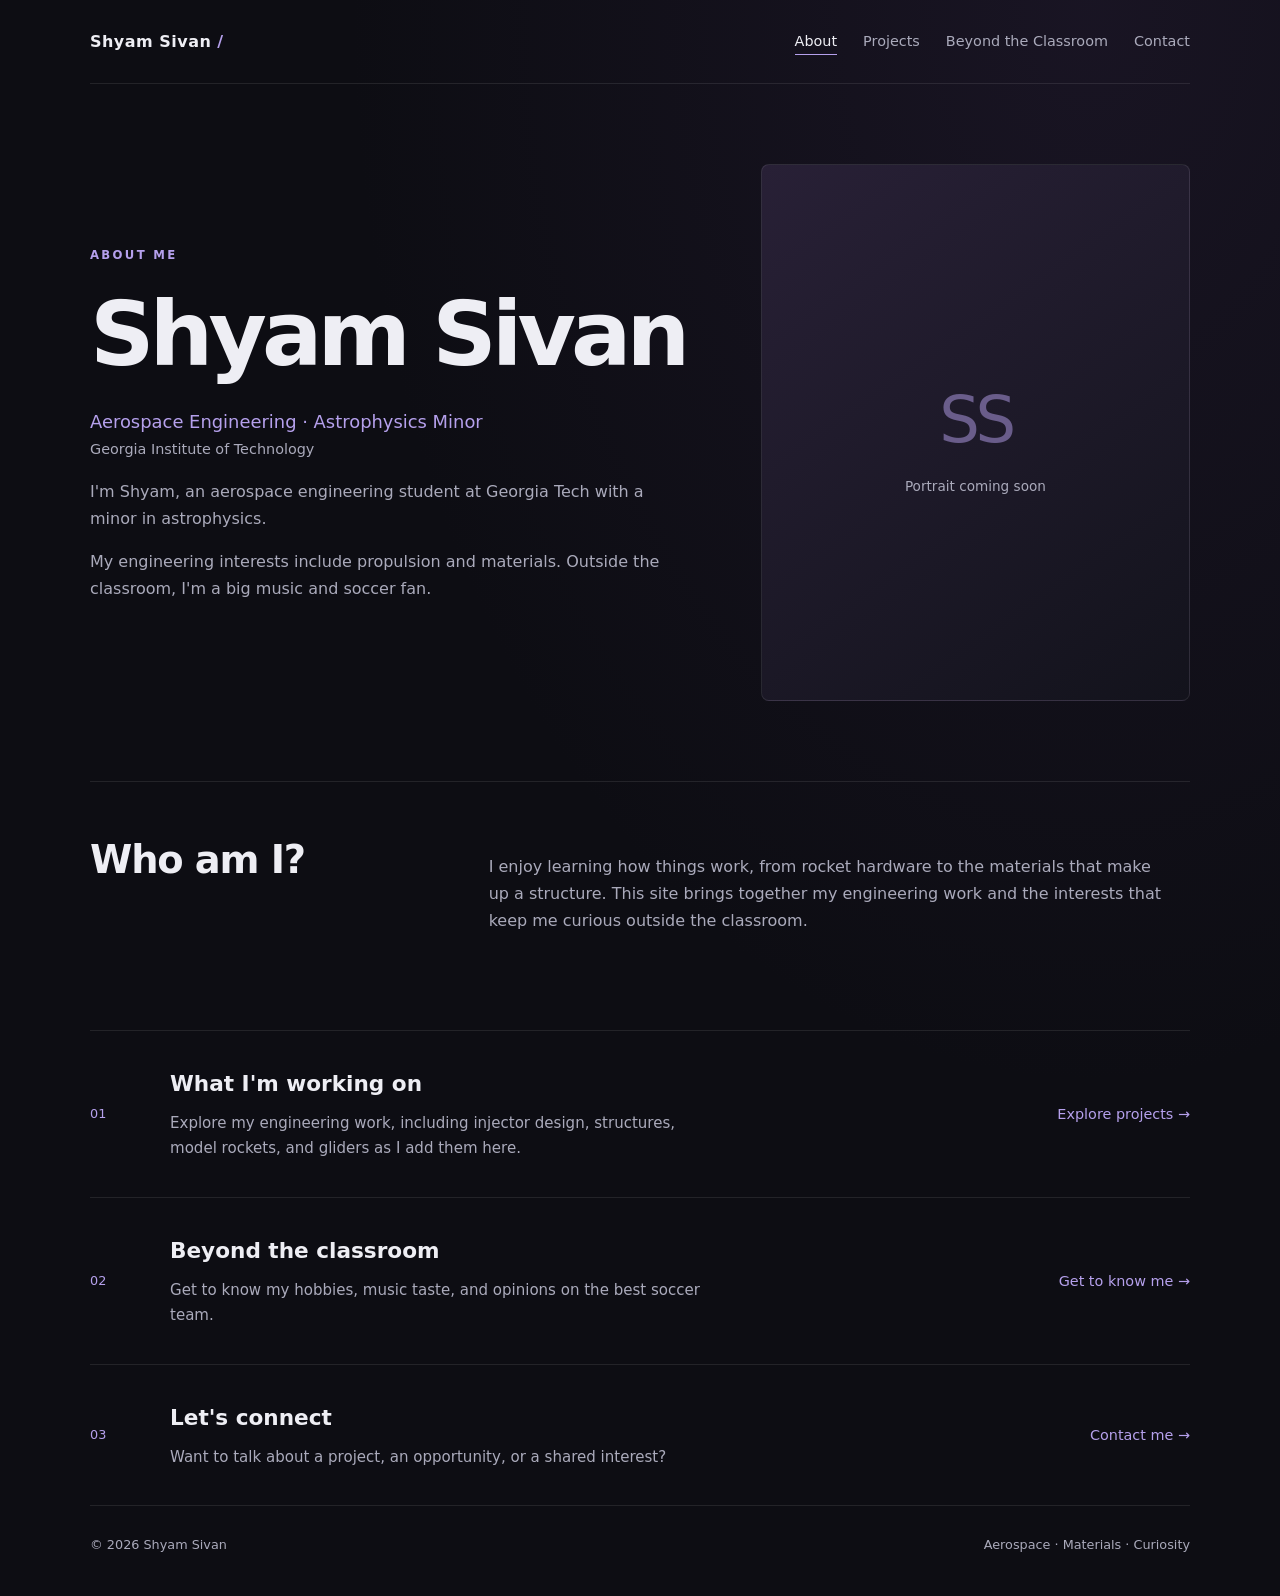
==== index.html @ 42ca396d "Add files via upload" ====
<!doctype html>
<html lang="en"><head><meta charset="utf-8"><meta name="viewport" content="width=device-width,initial-scale=1"><title>Shyam Sivan | Aerospace Engineering</title><meta name="description" content="Shyam Sivan — aerospace engineering student at Georgia Tech. Projects, interests, and contact."><link rel="stylesheet" href="styles.css"><script src="content.js" defer></script><script src="site.js" defer></script></head><body data-page="home"><a class="skip" href="#main">Skip to content</a><header id="header"></header><main id="main"></main><footer id="footer"></footer><noscript>Please enable JavaScript to view this portfolio.</noscript></body></html>
---- styles.css ----
:root{color-scheme:dark;--bg:#0d0d13;--surface:#15151f;--text:#eeeef4;--muted:#aaaabb;--accent:#b5a0ec;--line:#ffffff17;--max:1100px}*{box-sizing:border-box}html{scroll-behavior:smooth}body{margin:0;background:radial-gradient(ellipse at 85% 0%,#31234455,transparent 48%),var(--bg);color:var(--text);font-family:Inter,system-ui,-apple-system,BlinkMacSystemFont,"Segoe UI",sans-serif;line-height:1.7}a{color:inherit;text-decoration:none}a:hover{color:var(--accent)}a:focus-visible,button:focus-visible,input:focus-visible,textarea:focus-visible{outline:2px solid var(--accent);outline-offset:5px}header,main,footer{width:min(var(--max),calc(100% - 48px));margin:auto}header{display:flex;justify-content:space-between;align-items:center;gap:24px;padding:28px 0;border-bottom:1px solid var(--line)}.brand{font-weight:650;letter-spacing:.03em}.brand span{color:var(--accent)}nav{display:flex;flex-wrap:wrap;gap:26px;font-size:.9rem}nav a{color:var(--muted)}nav a[aria-current]{color:var(--text);box-shadow:0 1px var(--accent)}.hero{min-height:530px;display:grid;grid-template-columns:1.4fr 1fr;gap:70px;align-items:center;padding:80px 0}.eyebrow{font-size:.73rem;letter-spacing:.2em;color:var(--accent);font-weight:650}h1{font-size:clamp(3rem,7vw,5.8rem);line-height:1.08;letter-spacing:-.055em;margin:20px 0 24px;font-weight:600}h2{font-size:clamp(1.8rem,3vw,2.5rem);line-height:1.2;letter-spacing:-.03em;font-weight:550}h3{font-size:1.35rem;font-weight:550}.subtitle{font-size:1.12rem;color:var(--accent)}.institution{font-size:.9rem;color:var(--muted)}p{max-width:680px;color:var(--muted)}.portrait{aspect-ratio:4/5;border:1px solid var(--line);border-radius:8px;background:linear-gradient(145deg,#282036,#13131c);overflow:hidden;display:grid;place-items:center}.portrait img{width:100%;height:100%;object-fit:cover}.portrait-placeholder{text-align:center;color:var(--muted);font-size:.85rem}.portrait-placeholder strong{display:block;font-size:4rem;color:#b5a0ec80;letter-spacing:-.07em;font-weight:400}.section{padding:55px 0;border-top:1px solid var(--line)}.section-heading{display:grid;grid-template-columns:1fr 2fr;gap:48px}.section-heading h2{margin-top:0}.pathway{display:grid;grid-template-columns:55px 1fr auto;gap:25px;padding:35px 0;border-top:1px solid var(--line);align-items:center}.pathway .number{font-size:.8rem;color:var(--accent)}.pathway h3{margin:0}.pathway p{margin:8px 0 0;font-size:.94rem;max-width:550px}.text-link{color:var(--accent);font-size:.9rem;white-space:nowrap}.page-intro{padding:80px 0 55px}.page-intro h1{font-size:clamp(2.8rem,6vw,4.8rem);max-width:850px}.empty{padding:40px;border:1px dashed var(--line);border-radius:8px;margin:0 0 80px}.empty h2{font-size:1.4rem}.media-grid{display:grid;grid-template-columns:repeat(auto-fit,minmax(min(100%,280px),1fr));gap:20px;margin-top:32px}figure{margin:0}figure img,figure video{width:100%;max-height:600px;object-fit:contain;border-radius:6px;background:var(--surface)}figcaption{font-size:.8rem;color:var(--muted);margin-top:10px}.links{display:flex;flex-wrap:wrap;gap:20px;margin-top:25px}.contact-grid{display:grid;grid-template-columns:1fr 1.4fr;gap:75px;padding-bottom:80px}form{display:grid;gap:18px}label{font-size:.9rem}input,textarea{display:block;width:100%;font:inherit;padding:12px 15px;margin-top:8px;background:var(--surface);color:var(--text);border:1px solid #ffffff28;border-radius:4px}textarea{resize:vertical}button{font:inherit;background:var(--accent);color:#171020;border:0;border-radius:4px;padding:12px 24px;cursor:pointer;justify-self:start}button:disabled{opacity:.45;cursor:not-allowed}.note{font-size:.85rem}.trap{display:none}footer{border-top:1px solid var(--line);padding:28px 0 40px;color:var(--muted);font-size:.8rem;display:flex;justify-content:space-between;gap:20px}.skip{position:absolute;top:-100px;left:20px;background:var(--surface);padding:10px;z-index:2}.skip:focus{top:10px}@media(max-width:760px){header{align-items:flex-start;flex-direction:column;gap:16px}nav{gap:13px 22px;font-size:.8rem}.hero{grid-template-columns:1fr;gap:35px;padding:55px 0}.portrait{width:min(100%,330px)}.section-heading,.contact-grid{grid-template-columns:1fr;gap:20px}.pathway{grid-template-columns:35px 1fr;gap:15px}.pathway .text-link{grid-column:2}.page-intro{padding-top:55px}footer{flex-direction:column;gap:4px}}@media(prefers-reduced-motion:reduce){html{scroll-behavior:auto}}
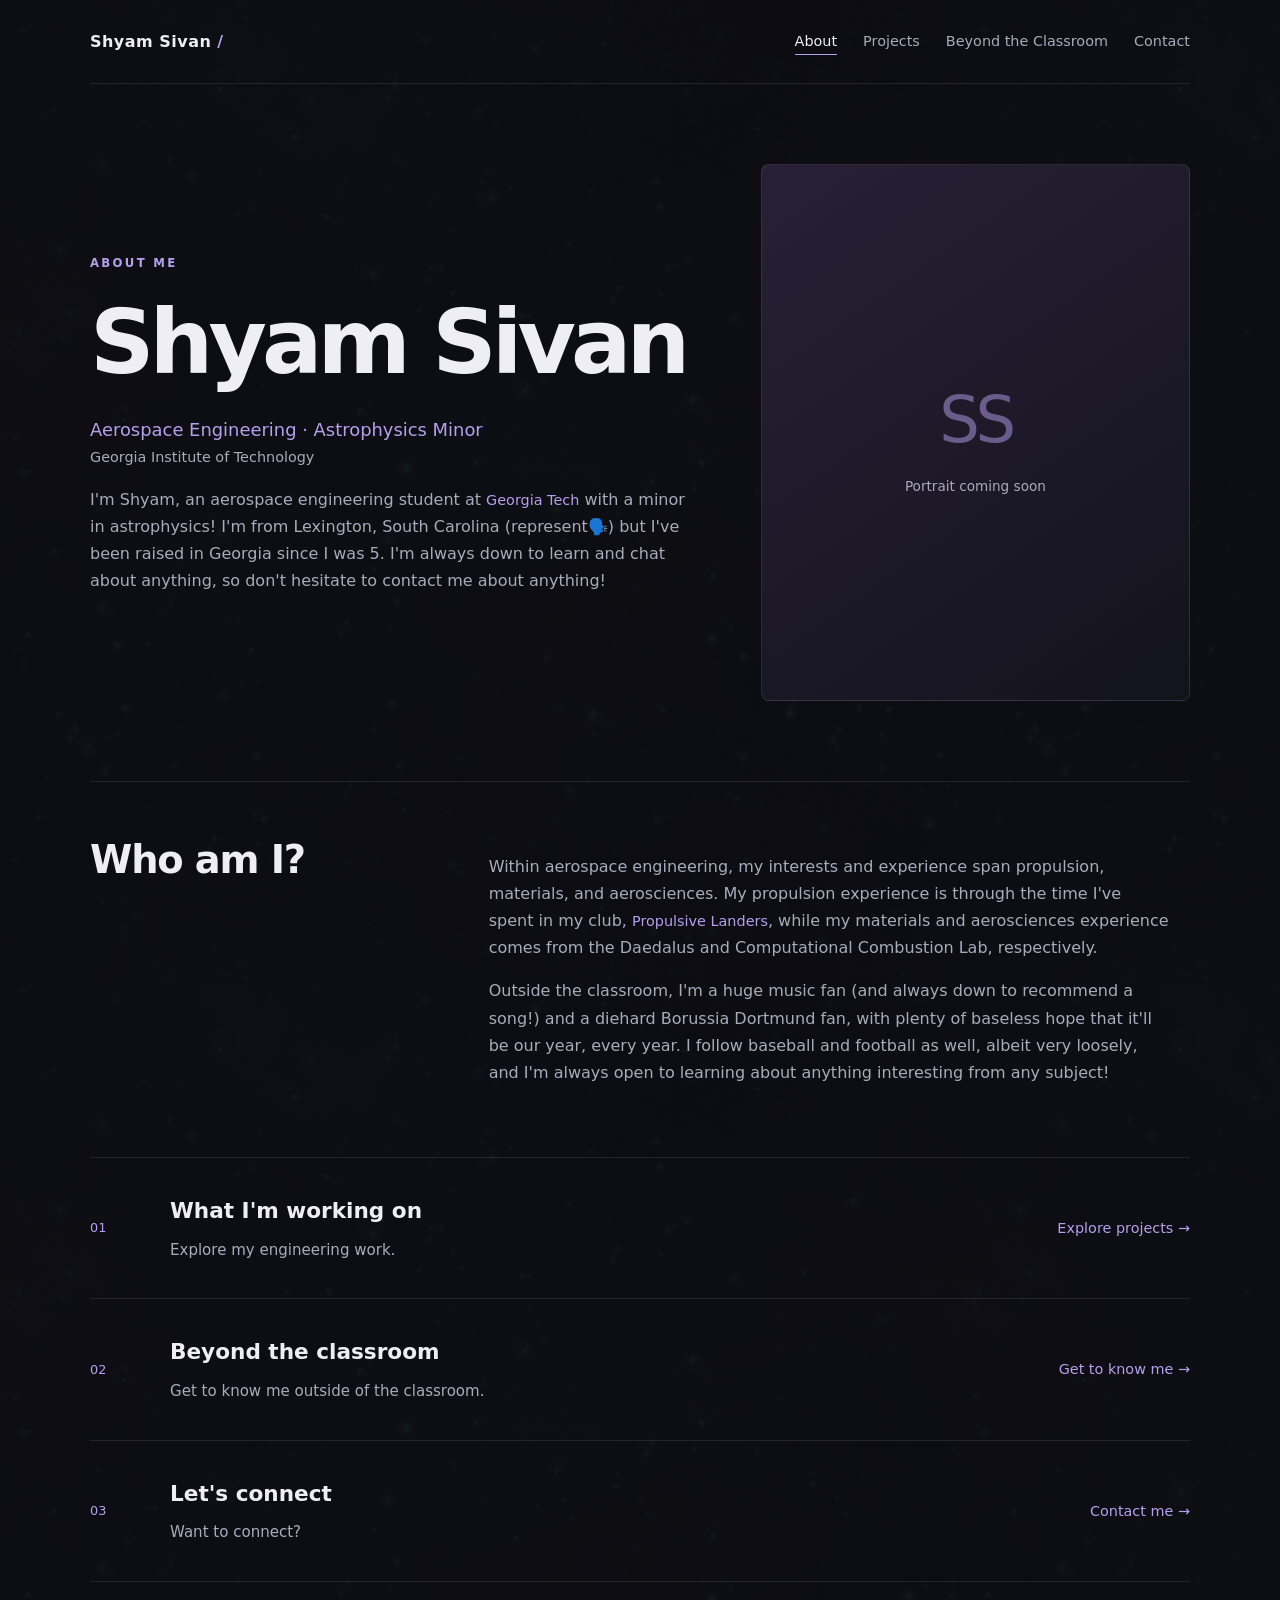
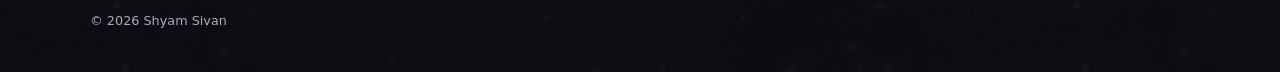
==== commit 867a13b0: "Update index.html" ====
--- a/index.html
+++ b/index.html
@@ -1,2 +1,5 @@
 <!doctype html>
+<link rel="preconnect" href="https://fonts.googleapis.com">
+<link rel="preconnect" href="https://fonts.gstatic.com" crossorigin>
+<link href="https://fonts.googleapis.com/css2?family=Sora:wght@600;700&family=Space+Grotesk:wght@400;500;600&display=swap" rel="stylesheet">
 <html lang="en"><head><meta charset="utf-8"><meta name="viewport" content="width=device-width,initial-scale=1"><title>Shyam Sivan | Aerospace Engineering</title><meta name="description" content="Shyam Sivan — aerospace engineering student at Georgia Tech. Projects, interests, and contact."><link rel="stylesheet" href="styles.css"><script src="content.js" defer></script><script src="site.js" defer></script></head><body data-page="home"><a class="skip" href="#main">Skip to content</a><header id="header"></header><main id="main"></main><footer id="footer"></footer><noscript>Please enable JavaScript to view this portfolio.</noscript></body></html>
--- a/styles.css
+++ b/styles.css
@@ -1 +1,150 @@
 :root{color-scheme:dark;--bg:#0d0d13;--surface:#15151f;--text:#eeeef4;--muted:#aaaabb;--accent:#b5a0ec;--line:#ffffff17;--max:1100px}*{box-sizing:border-box}html{scroll-behavior:smooth}body{margin:0;background:radial-gradient(ellipse at 85% 0%,#31234455,transparent 48%),var(--bg);color:var(--text);font-family:Inter,system-ui,-apple-system,BlinkMacSystemFont,"Segoe UI",sans-serif;line-height:1.7}a{color:inherit;text-decoration:none}a:hover{color:var(--accent)}a:focus-visible,button:focus-visible,input:focus-visible,textarea:focus-visible{outline:2px solid var(--accent);outline-offset:5px}header,main,footer{width:min(var(--max),calc(100% - 48px));margin:auto}header{display:flex;justify-content:space-between;align-items:center;gap:24px;padding:28px 0;border-bottom:1px solid var(--line)}.brand{font-weight:650;letter-spacing:.03em}.brand span{color:var(--accent)}nav{display:flex;flex-wrap:wrap;gap:26px;font-size:.9rem}nav a{color:var(--muted)}nav a[aria-current]{color:var(--text);box-shadow:0 1px var(--accent)}.hero{min-height:530px;display:grid;grid-template-columns:1.4fr 1fr;gap:70px;align-items:center;padding:80px 0}.eyebrow{font-size:.73rem;letter-spacing:.2em;color:var(--accent);font-weight:650}h1{font-size:clamp(3rem,7vw,5.8rem);line-height:1.08;letter-spacing:-.055em;margin:20px 0 24px;font-weight:600}h2{font-size:clamp(1.8rem,3vw,2.5rem);line-height:1.2;letter-spacing:-.03em;font-weight:550}h3{font-size:1.35rem;font-weight:550}.subtitle{font-size:1.12rem;color:var(--accent)}.institution{font-size:.9rem;color:var(--muted)}p{max-width:680px;color:var(--muted)}.portrait{aspect-ratio:4/5;border:1px solid var(--line);border-radius:8px;background:linear-gradient(145deg,#282036,#13131c);overflow:hidden;display:grid;place-items:center}.portrait img{width:100%;height:100%;object-fit:cover}.portrait-placeholder{text-align:center;color:var(--muted);font-size:.85rem}.portrait-placeholder strong{display:block;font-size:4rem;color:#b5a0ec80;letter-spacing:-.07em;font-weight:400}.section{padding:55px 0;border-top:1px solid var(--line)}.section-heading{display:grid;grid-template-columns:1fr 2fr;gap:48px}.section-heading h2{margin-top:0}.pathway{display:grid;grid-template-columns:55px 1fr auto;gap:25px;padding:35px 0;border-top:1px solid var(--line);align-items:center}.pathway .number{font-size:.8rem;color:var(--accent)}.pathway h3{margin:0}.pathway p{margin:8px 0 0;font-size:.94rem;max-width:550px}.text-link{color:var(--accent);font-size:.9rem;white-space:nowrap}.page-intro{padding:80px 0 55px}.page-intro h1{font-size:clamp(2.8rem,6vw,4.8rem);max-width:850px}.empty{padding:40px;border:1px dashed var(--line);border-radius:8px;margin:0 0 80px}.empty h2{font-size:1.4rem}.media-grid{display:grid;grid-template-columns:repeat(auto-fit,minmax(min(100%,280px),1fr));gap:20px;margin-top:32px}figure{margin:0}figure img,figure video{width:100%;max-height:600px;object-fit:contain;border-radius:6px;background:var(--surface)}figcaption{font-size:.8rem;color:var(--muted);margin-top:10px}.links{display:flex;flex-wrap:wrap;gap:20px;margin-top:25px}.contact-grid{display:grid;grid-template-columns:1fr 1.4fr;gap:75px;padding-bottom:80px}form{display:grid;gap:18px}label{font-size:.9rem}input,textarea{display:block;width:100%;font:inherit;padding:12px 15px;margin-top:8px;background:var(--surface);color:var(--text);border:1px solid #ffffff28;border-radius:4px}textarea{resize:vertical}button{font:inherit;background:var(--accent);color:#171020;border:0;border-radius:4px;padding:12px 24px;cursor:pointer;justify-self:start}button:disabled{opacity:.45;cursor:not-allowed}.note{font-size:.85rem}.trap{display:none}footer{border-top:1px solid var(--line);padding:28px 0 40px;color:var(--muted);font-size:.8rem;display:flex;justify-content:space-between;gap:20px}.skip{position:absolute;top:-100px;left:20px;background:var(--surface);padding:10px;z-index:2}.skip:focus{top:10px}@media(max-width:760px){header{align-items:flex-start;flex-direction:column;gap:16px}nav{gap:13px 22px;font-size:.8rem}.hero{grid-template-columns:1fr;gap:35px;padding:55px 0}.portrait{width:min(100%,330px)}.section-heading,.contact-grid{grid-template-columns:1fr;gap:20px}.pathway{grid-template-columns:35px 1fr;gap:15px}.pathway .text-link{grid-column:2}.page-intro{padding-top:55px}footer{flex-direction:column;gap:4px}}@media(prefers-reduced-motion:reduce){html{scroll-behavior:auto}}
+/* Finished rocket beside the project description */
+.rocket-project .section-heading {
+  grid-template-columns: minmax(0, 1fr) minmax(0, 2fr);
+  align-items: start;
+}
+
+.rocket-project .project-heading,
+.rocket-project .section-heading > div {
+  min-width: 0;
+}
+
+.rocket-project .project-heading h2 {
+  margin: 0 0 24px;
+}
+
+.rocket-project figure {
+  margin: 0;
+}
+
+.rocket-project figure img,
+.rocket-project figure video {
+  display: block;
+  width: 100%;
+  height: auto;
+  max-height: none;
+  object-fit: contain;
+  border-radius: 6px;
+}
+
+.rocket-project .project-heading figure {
+  max-width: 320px;
+}
+
+.rocket-project .section-heading > div > p:first-child {
+  margin-top: 0;
+}
+
+/* Nose cone | stacked components | simulation and graphs */
+.rocket-gallery {
+  display: grid;
+  grid-template-columns:
+    minmax(0, 0.7fr)
+    minmax(0, 1fr)
+    minmax(0, 1.7fr);
+  gap: 28px;
+  align-items: start;
+  margin-top: 48px;
+}
+
+.rocket-gallery > div {
+  min-width: 0;
+}
+
+.rocket-nose,
+.rocket-parts,
+.rocket-analysis {
+  display: flex;
+  flex-direction: column;
+  gap: 28px;
+}
+
+.rocket-project figcaption {
+  margin-top: 10px;
+  line-height: 1.5;
+}
+
+/* Keep everything readable on smaller screens */
+@media (max-width: 760px) {
+  .rocket-project .section-heading {
+    grid-template-columns: 1fr;
+    gap: 28px;
+  }
+
+  .rocket-gallery {
+    grid-template-columns: minmax(0, 0.7fr) minmax(0, 1fr);
+    gap: 20px;
+  }
+
+  .rocket-analysis {
+    grid-column: 1 / -1;
+  }
+}
+
+@media (max-width: 440px) {
+  .rocket-gallery {
+    grid-template-columns: 1fr;
+  }
+
+  .rocket-nose figure {
+    max-width: 220px;
+    margin-inline: auto;
+  }
+}
+/* Bank Left: text on the left, title and final flight on the right. */
+.glider-project .section-heading {
+  grid-template-columns: minmax(0, 1.6fr) minmax(0, 1fr);
+  align-items: start;
+}
+.glider-project .section-heading > div { min-width: 0; }
+.glider-project .project-heading { grid-column: 2; grid-row: 1; }
+.glider-project .section-heading > div:not(.project-heading) {
+  grid-column: 1; grid-row: 1;
+}
+.glider-project .project-heading h2 { margin: 0 0 24px; }
+.glider-project .section-heading > div > p:first-child { margin-top: 0; }
+.glider-gallery {
+  display: grid;
+  grid-template-columns: minmax(0, 1fr) minmax(0, 1fr);
+  gap: 40px;
+  align-items: start;
+  margin-top: 44px;
+}
+.glider-initial, .glider-final {
+  display: flex;
+  flex-direction: column;
+  gap: 28px;
+  min-width: 0;
+}
+.glider-project figure { margin: 0; }
+.glider-project figure img, .glider-project figure video {
+  display: block;
+  width: 100%;
+  height: auto;
+  max-height: none;
+  object-fit: contain;
+  border-radius: 6px;
+}
+.glider-gallery figure img { max-height: 480px; }
+.glider-project figcaption { margin-top: 10px; line-height: 1.5; }
+@media (max-width: 760px) {
+  .glider-project .section-heading { grid-template-columns: 1fr; gap: 28px; }
+  .glider-project .project-heading { grid-column: 1; grid-row: 1; }
+  .glider-project .section-heading > div:not(.project-heading) {
+    grid-column: 1; grid-row: 2;
+  }
+  .glider-gallery { grid-template-columns: 1fr; gap: 32px; }
+}
+/* Repeating space texture, dimmed for readability */
+body {
+  background-color: #0d0d13;
+  background-image:
+    linear-gradient(
+      rgba(13, 13, 19, 0.92),
+      rgba(13, 13, 19, 0.92)
+    ),
+    url("space-background.jpg");
+  background-size: auto, 960px 960px;
+  background-repeat: repeat;
+}
